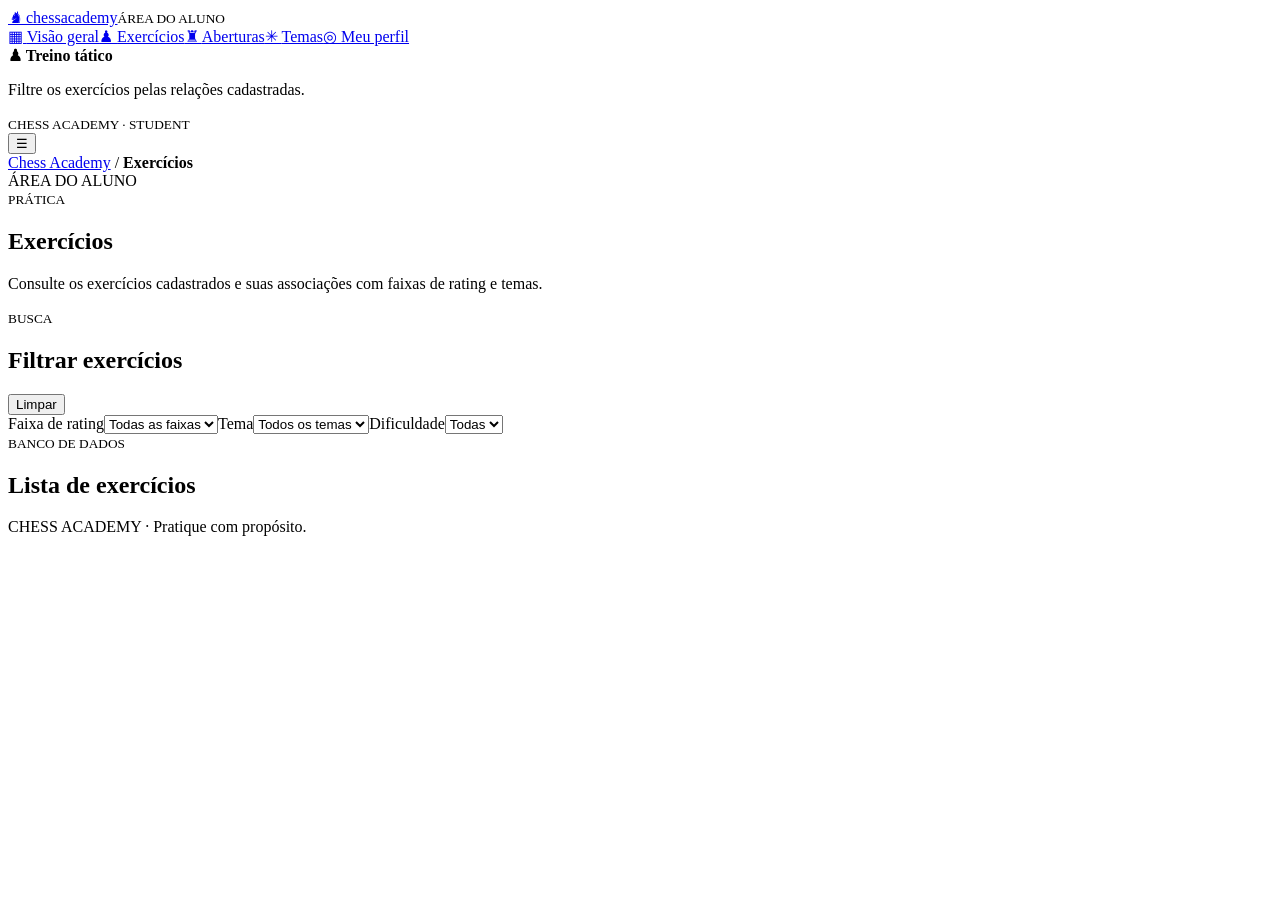
==== html/exercicios.html @ e05eb4d5 "html" ====
<!doctype html>
<html lang="pt-BR">

<head>
    <meta charset="utf-8">
    <meta name="viewport" content="width=device-width,initial-scale=1">
    <title>Exercícios | Chess Academy</title>
    <link rel="stylesheet" href="../css/style.css">
    <script src="../js/data.js" defer></script>
    <script src="../js/app.js" defer></script>
</head>

<body>
    <div class="shell">
        <aside class="sidebar" id="sidebar"><a class="brand" href="../index.html"><i>♞</i>
                chess<span>academy</span></a><small class="nav-label">ÁREA DO ALUNO</small>
            <nav><a href="../index.html">▦ <span>Visão geral</span></a><a class="active" href="exercicios.html">♟
                    <span>Exercícios</span></a><a href="aberturas.html">♜ <span>Aberturas</span></a><a
                    href="temas.html">✳ <span>Temas</span></a><a href="perfil.html">◎ <span>Meu perfil</span></a></nav>
            <div class="side-bottom">
                <div class="tip"><b>♟ Treino tático</b>
                    <p>Filtre os exercícios pelas relações cadastradas.</p>
                </div><small>CHESS ACADEMY · STUDENT</small>
            </div>
        </aside>
        <main>
            <header><button id="menuToggle">☰</button>
                <div><a href="../index.html">Chess Academy</a> <span>/</span> <b>Exercícios</b></div><label>ÁREA DO
                    ALUNO <i></i></label>
            </header>
            <div class="content">
                <section class="page-title"><small>PRÁTICA</small>
                    <h1>Exercícios</h1>
                    <p>Consulte os exercícios cadastrados e suas associações com faixas de rating e temas.</p>
                </section>
                <section class="panel filters">
                    <div class="section-head">
                        <div><small>BUSCA</small>
                            <h2>Filtrar exercícios</h2>
                        </div><button class="btn secondary" id="clearExercise">Limpar</button>
                    </div>
                    <div class="filter-grid"><label>Faixa de rating<select id="exerciseRange">
                                <option value="">Todas as faixas</option>
                            </select></label><label>Tema<select id="exerciseTheme">
                                <option value="">Todos os temas</option>
                            </select></label><label>Dificuldade<select id="exerciseDifficulty">
                                <option value="">Todas</option>
                            </select></label></div>
                </section>
                <div class="section-head">
                    <div><small>BANCO DE DADOS</small>
                        <h2>Lista de exercícios</h2>
                    </div><span id="exerciseCount" class="muted"></span>
                </div>
                <div id="exerciseList" class="cards"></div>
                <footer>CHESS ACADEMY <span>·</span> Pratique com propósito.</footer>
            </div>
        </main>
    </div>
</body>

</html>
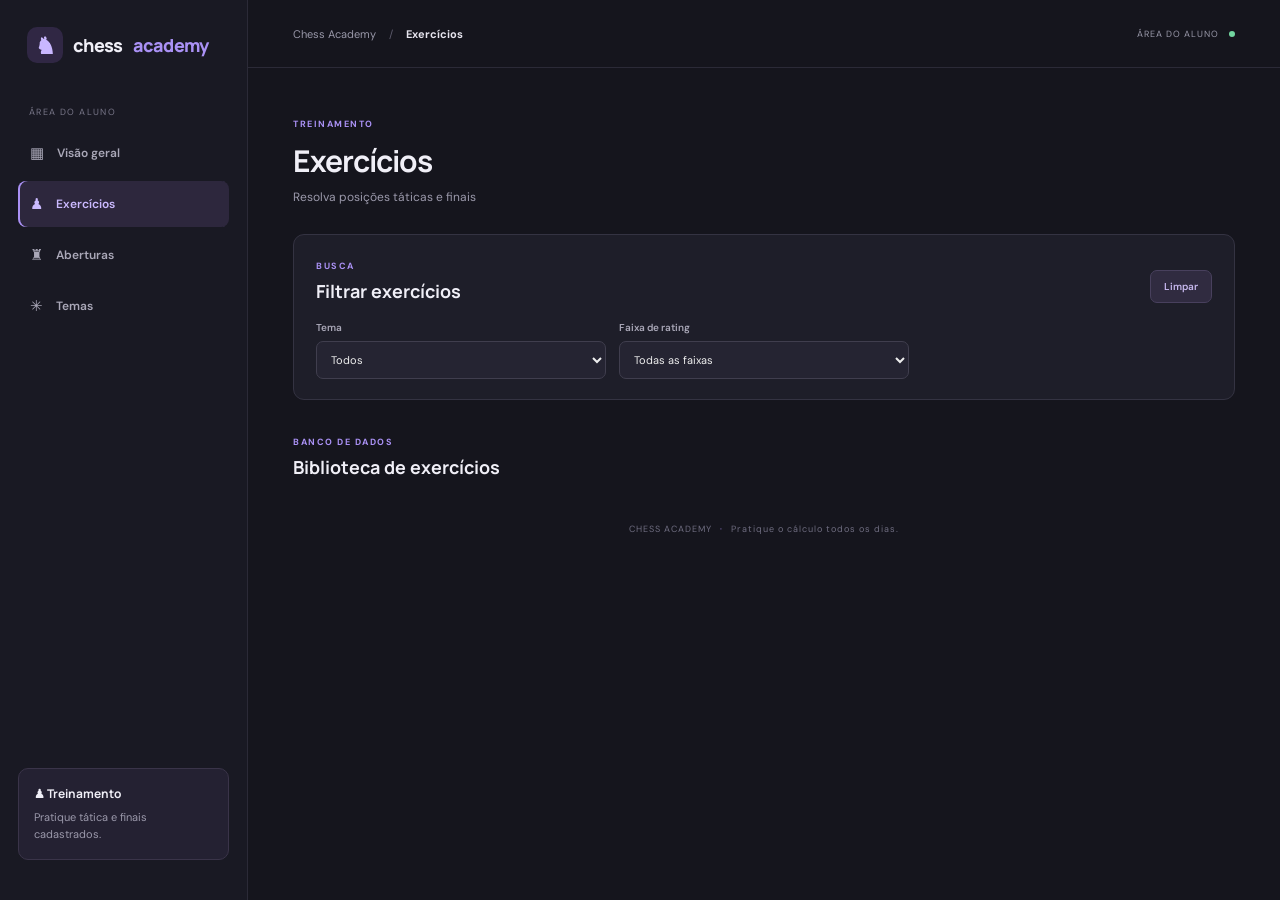
==== commit a0c9f2ab: "Update exercicios.html" ====
--- a/html/exercicios.html
+++ b/html/exercicios.html
@@ -2,61 +2,120 @@
 <html lang="pt-BR">
 
 <head>
-    <meta charset="utf-8">
-    <meta name="viewport" content="width=device-width,initial-scale=1">
+    <meta charset="utf-8" />
+    <meta name="viewport" content="width=device-width,initial-scale=1" />
     <title>Exercícios | Chess Academy</title>
-    <link rel="stylesheet" href="../css/style.css">
-    <script src="../js/data.js" defer></script>
+    <link rel="stylesheet" href="../css/style.css" />
+    <script src="https://cdn.jsdelivr.net/npm/@supabase/supabase-js@2"></script>
     <script src="../js/app.js" defer></script>
 </head>
 
 <body>
     <div class="shell">
-        <aside class="sidebar" id="sidebar"><a class="brand" href="../index.html"><i>♞</i>
-                chess<span>academy</span></a><small class="nav-label">ÁREA DO ALUNO</small>
-            <nav><a href="../index.html">▦ <span>Visão geral</span></a><a class="active" href="exercicios.html">♟
-                    <span>Exercícios</span></a><a href="aberturas.html">♜ <span>Aberturas</span></a><a
-                    href="temas.html">✳ <span>Temas</span></a><a href="perfil.html">◎ <span>Meu perfil</span></a></nav>
+        <aside class="sidebar" id="sidebar">
+            <a class="brand" href="../index.html"><i>♞</i> chess<span>academy</span></a>
+            <small class="nav-label">ÁREA DO ALUNO</small>
+            <nav>
+                <a href="../index.html">▦ <span>Visão geral</span></a>
+                <a class="active" href="exercicios.html">♟ <span>Exercícios</span></a>
+                <a href="aberturas.html">♜ <span>Aberturas</span></a>
+                <a href="temas.html">✳ <span>Temas</span></a>
+            </nav>
             <div class="side-bottom">
-                <div class="tip"><b>♟ Treino tático</b>
-                    <p>Filtre os exercícios pelas relações cadastradas.</p>
-                </div><small>CHESS ACADEMY · STUDENT</small>
+                <div class="tip">
+                    <b>♟ Treinamento</b>
+                    <p>Pratique tática e finais cadastrados.</p>
+                </div>
             </div>
         </aside>
         <main>
-            <header><button id="menuToggle">☰</button>
-                <div><a href="../index.html">Chess Academy</a> <span>/</span> <b>Exercícios</b></div><label>ÁREA DO
-                    ALUNO <i></i></label>
+            <header>
+                <button id="menuToggle">☰</button>
+                <div>
+                    <a href="../index.html">Chess Academy</a> <span>/</span>
+                    <b>Exercícios</b>
+                </div>
+                <label>ÁREA DO ALUNO <i></i></label>
             </header>
             <div class="content">
-                <section class="page-title"><small>PRÁTICA</small>
+                <section class="page-title">
+                    <small>TREINAMENTO</small>
                     <h1>Exercícios</h1>
-                    <p>Consulte os exercícios cadastrados e suas associações com faixas de rating e temas.</p>
+                    <p>Resolva posições táticas e finais</p>
                 </section>
                 <section class="panel filters">
                     <div class="section-head">
-                        <div><small>BUSCA</small>
+                        <div>
+                            <small>BUSCA</small>
                             <h2>Filtrar exercícios</h2>
-                        </div><button class="btn secondary" id="clearExercise">Limpar</button>
+                        </div>
+                        <button class="btn secondary" id="clearExercise">Limpar</button>
                     </div>
-                    <div class="filter-grid"><label>Faixa de rating<select id="exerciseRange">
+                    <div class="filter-grid">
+                        <label>Tema
+                            <select id="exerciseTheme">
+                                <option value="">Todos</option>
+                            </select>
+                        </label>
+                        <label>Faixa de rating
+                            <select id="exerciseRange">
                                 <option value="">Todas as faixas</option>
-                            </select></label><label>Tema<select id="exerciseTheme">
-                                <option value="">Todos os temas</option>
-                            </select></label><label>Dificuldade<select id="exerciseDifficulty">
-                                <option value="">Todas</option>
-                            </select></label></div>
+                            </select>
+                        </label>
+                    </div>
                 </section>
                 <div class="section-head">
-                    <div><small>BANCO DE DADOS</small>
-                        <h2>Lista de exercícios</h2>
-                    </div><span id="exerciseCount" class="muted"></span>
+                    <div>
+                        <small>BANCO DE DADOS</small>
+                        <h2>Biblioteca de exercícios</h2>
+                    </div>
+                    <span id="exerciseCount" class="muted"></span>
                 </div>
-                <div id="exerciseList" class="cards"></div>
-                <footer>CHESS ACADEMY <span>·</span> Pratique com propósito.</footer>
+                <div id="exerciseList" class="cards" data-img-dir="../img/exercicios"></div>
+
+                <template id="templateExercicio">
+                    <article class="data-card">
+                        <div>
+                            <div class="card-meta">
+                                <b data-tema></b>
+                                <button type="button" class="btn-view" data-visualizar>Visualizar</button>
+                            </div>
+                            <p data-enunciado></p>
+                        </div>
+                        <div>
+                            <div class="card-meta">
+                                <button type="button" class="btn-view" data-visualizar-solucao>solução</button>
+                            </div>
+                        </div>
+                    </article>
+                </template>
+
+                <template id="templateVazioExercicio">
+                    <div class="empty-state">
+                        <span>♟</span>
+                        <h3>Nenhum exercício encontrado</h3>
+                        <p>Tente alterar os filtros de tema ou faixa.</p>
+                    </div>
+                </template>
+
+                <dialog id="openingModal" class="opening-modal">
+                    <div class="modal-box">
+                        <div class="modal-head">
+                            <div>
+                                <small data-modal-categoria></small>
+                                <h3 data-modal-nome></h3>
+                            </div>
+                            <button type="button" class="btn secondary" data-modal-fechar>Fechar</button>
+                        </div>
+                        <img class="modal-img" data-modal-img src="" alt="" />
+                        <div class="moves" data-modal-movimentos></div>
+                    </div>
+                </dialog>
+
+                <footer>CHESS ACADEMY <span>·</span> Pratique o cálculo todos os dias.</footer>
             </div>
         </main>
     </div>
 </body>
 
-</html>+</html>
--- a/css/style.css
+++ b/css/style.css
@@ -0,0 +1,598 @@
+@import url("https://fonts.googleapis.com/css2?family=DM+Sans:wght@400;500;600;700&family=Manrope:wght@400;500;600;700;800&display=swap");
+:root {
+  --bg: #15151d;
+  --side: #191923;
+  --panel: #1e1e29;
+  --panel2: #252432;
+  --line: #343342;
+  --text: #f0eff7;
+  --muted: #9b99ab;
+  --purple: #aa91f5;
+  --accent: #8060dc;
+}
+* {
+  box-sizing: border-box;
+}
+body {
+  margin: 0;
+  background: var(--bg);
+  color: var(--text);
+  font:
+    14px "DM Sans",
+    sans-serif;
+}
+a {
+  color: inherit;
+  text-decoration: none;
+}
+.shell {
+  min-height: 100vh;
+}
+.sidebar {
+  position: fixed;
+  inset: 0 auto 0 0;
+  width: 248px;
+  background: var(--side);
+  border-right: 1px solid #2b2a37;
+  padding: 27px 18px 20px;
+  display: flex;
+  flex-direction: column;
+  z-index: 4;
+}
+.brand {
+  display: flex;
+  align-items: center;
+  gap: 10px;
+  padding: 0 9px 43px;
+  font: 800 18px Manrope;
+  letter-spacing: -0.7px;
+}
+.brand i {
+  font-style: normal;
+  display: grid;
+  place-items: center;
+  width: 36px;
+  height: 36px;
+  border-radius: 10px;
+  background: #302744;
+  color: #c9b7ff;
+  font-size: 23px;
+}
+.brand span {
+  color: var(--purple);
+}
+.nav-label,
+.side-bottom > small {
+  font-size: 9px;
+  letter-spacing: 1.4px;
+  color: #777587;
+}
+.nav-label {
+  padding: 0 11px 12px;
+}
+.sidebar nav {
+  display: grid;
+  gap: 5px;
+}
+.sidebar nav a {
+  padding: 13px 12px;
+  border-radius: 8px;
+  color: #aaa8b8;
+  display: flex;
+  gap: 13px;
+  align-items: center;
+  font-size: 15px;
+}
+.sidebar nav a span {
+  font-size: 12px;
+  font-weight: 600;
+}
+.sidebar nav a.active,
+.sidebar nav a:hover {
+  background: #2d273d;
+  color: #cbbaff;
+  box-shadow: inset 2px 0 var(--purple);
+}
+.side-bottom {
+  margin-top: auto;
+}
+.tip {
+  padding: 15px;
+  background: #242132;
+  border: 1px solid #3a3449;
+  border-radius: 10px;
+  margin-bottom: 20px;
+}
+.tip b {
+  font: 700 12px Manrope;
+}
+.tip p {
+  font-size: 11px;
+  color: var(--muted);
+  line-height: 1.6;
+  margin: 7px 0 0;
+}
+.side-bottom > small {
+  padding-left: 7px;
+}
+main {
+  margin-left: 248px;
+  min-height: 100vh;
+}
+header {
+  height: 68px;
+  border-bottom: 1px solid #2b2a37;
+  display: flex;
+  align-items: center;
+  justify-content: space-between;
+  padding: 0 45px;
+  color: #9998a9;
+  font-size: 11px;
+}
+header span {
+  padding: 0 10px;
+  color: #5d5b6d;
+}
+header b {
+  color: #e7e5ef;
+}
+header label {
+  font-size: 9px;
+  letter-spacing: 1px;
+}
+header label i {
+  display: inline-block;
+  width: 6px;
+  height: 6px;
+  background: #72d6a0;
+  border-radius: 50%;
+  margin-left: 7px;
+}
+header button {
+  display: none;
+}
+.content {
+  max-width: 1180px;
+  margin: auto;
+  padding: 42px 45px 25px;
+}
+.hero {
+  min-height: 210px;
+  background: linear-gradient(110deg, #27223a, #1e1e2b 65%, #29213a);
+  border: 1px solid #403653;
+  border-radius: 14px;
+  padding: 32px 36px;
+  display: flex;
+  justify-content: space-between;
+  align-items: center;
+  overflow: hidden;
+}
+.hero small,
+.page-title small,
+.section-head small,
+.note small {
+  font-size: 9px;
+  letter-spacing: 1.5px;
+  font-weight: 700;
+  color: var(--purple);
+}
+h1,
+h2,
+h3 {
+  font-family: Manrope, sans-serif;
+}
+.hero h1 {
+  font-size: 31px;
+  line-height: 1.2;
+  letter-spacing: -1px;
+  margin: 12px 0;
+}
+.hero h1 em {
+  font-style: normal;
+  color: var(--purple);
+}
+.hero p,
+.page-title p {
+  color: var(--muted);
+  font-size: 12px;
+  line-height: 1.7;
+  margin: 0;
+}
+.hero-knight {
+  font-size: 115px;
+  color: #b39df0;
+  opacity: 0.24;
+  padding-right: 35px;
+}
+.section-head {
+  display: flex;
+  justify-content: space-between;
+  align-items: end;
+  margin: 31px 0 14px;
+}
+.section-head h2 {
+  font-size: 18px;
+  margin: 6px 0 0;
+}
+.section-head > a {
+  font-size: 11px;
+  color: #bba8fa;
+  font-weight: 700;
+}
+.panel,
+.tile,
+.data-card {
+  background: var(--panel);
+  border: 1px solid var(--line);
+  border-radius: 11px;
+}
+.panel {
+  padding: 21px 23px;
+  margin-bottom: 23px;
+}
+.student {
+  display: flex;
+  align-items: center;
+  gap: 14px;
+}
+.avatar {
+  width: 43px;
+  height: 43px;
+  border-radius: 11px;
+  background: #302744;
+  color: #c8b5ff;
+  display: grid;
+  place-items: center;
+  font-size: 23px;
+}
+.student h3 {
+  font-size: 14px;
+  margin: 0 0 5px;
+}
+.student p {
+  font-size: 11px;
+  color: var(--muted);
+  margin: 0;
+  line-height: 1.6;
+}
+.student code,
+code {
+  color: #c5b3ff;
+}
+.tiles {
+  display: grid;
+  grid-template-columns: repeat(3, 1fr);
+  gap: 14px;
+}
+.tile {
+  padding: 19px;
+  transition: 0.2s;
+}
+.tile:hover {
+  border-color: #705a9e;
+  transform: translateY(-2px);
+}
+.tile-icon {
+  width: 37px;
+  height: 37px;
+  border-radius: 9px;
+  display: grid;
+  place-items: center;
+  font-size: 19px;
+  font-style: normal;
+}
+.purple {
+  background: #302744;
+  color: #c8b5ff;
+}
+.blue {
+  background: #223247;
+  color: #8dbdf4;
+}
+.green {
+  background: #20372f;
+  color: #83d8a8;
+}
+.tile h3 {
+  font-size: 14px;
+  margin: 17px 0 7px;
+}
+.tile p {
+  font-size: 11px;
+  line-height: 1.7;
+  color: var(--muted);
+  min-height: 57px;
+}
+.tile strong {
+  font-size: 10px;
+  color: #bba8fa;
+}
+.note {
+  margin-top: 24px;
+}
+.note p {
+  font-size: 11px;
+  color: var(--muted);
+  line-height: 1.8;
+  margin: 9px 0 0;
+}
+.note code {
+  color: #c5b3ff;
+}
+footer {
+  text-align: center;
+  padding: 24px 0 5px;
+  color: #6f6d80;
+  font-size: 9px;
+  letter-spacing: 1px;
+}
+footer span {
+  color: var(--purple);
+  padding: 0 5px;
+}
+.page-title {
+  margin: 3px 0 27px;
+}
+.page-title h1 {
+  font-size: 30px;
+  letter-spacing: -1px;
+  margin: 9px 0 6px;
+}
+.filters {
+  padding: 20px 22px;
+}
+.filters .section-head {
+  margin: 0 0 18px;
+}
+.btn {
+  border: 0;
+  border-radius: 7px;
+  padding: 9px 13px;
+  font: 600 10px "DM Sans";
+  cursor: pointer;
+}
+.secondary {
+  background: #302b40;
+  color: #c7b8ee;
+  border: 1px solid #48405d;
+}
+.filter-grid {
+  display: grid;
+  grid-template-columns: repeat(3, 1fr);
+  gap: 13px;
+}
+.filter-grid label {
+  display: grid;
+  gap: 7px;
+  color: #aaa8b8;
+  font-size: 10px;
+  font-weight: 600;
+}
+.filter-grid select {
+  background: #252432;
+  color: #eee;
+  border: 1px solid #403e4e;
+  border-radius: 7px;
+  padding: 10px;
+  font: 11px "DM Sans";
+  outline: none;
+}
+.filter-grid select:focus {
+  border-color: var(--purple);
+}
+.muted {
+  font-size: 10px;
+  color: var(--muted);
+}
+.cards {
+  display: grid;
+  grid-template-columns: repeat(2, minmax(0, 1fr));
+  gap: 13px;
+}
+.data-card {
+  padding: 18px;
+}
+.card-meta {
+  display: flex;
+  justify-content: space-between;
+  color: #bba8fa;
+  font-size: 9px;
+  letter-spacing: 0.8px;
+  font-weight: 700;
+  margin-bottom: 15px;
+}
+.card-meta span {
+  color: #aaa8b8;
+}
+.data-card h3 {
+  font-size: 14px;
+  margin: 0 0 12px;
+}
+.data-card p {
+  font-size: 11px;
+  color: var(--muted);
+  line-height: 1.7;
+}
+.data-card details {
+  border-top: 1px solid var(--line);
+  padding-top: 12px;
+  margin-top: 13px;
+}
+.data-card summary {
+  font-size: 10px;
+  color: #bba8fa;
+  cursor: pointer;
+  font-weight: 700;
+}
+.data-card details p {
+  color: #e0ddec;
+  margin: 10px 0 0;
+}
+.tags {
+  display: flex;
+  gap: 6px;
+  flex-wrap: wrap;
+}
+.tags span {
+  font-size: 9px;
+  padding: 5px 8px;
+  background: #302744;
+  color: #c8b5ff;
+  border-radius: 5px;
+}
+.sub-label {
+  display: block;
+  color: #858397;
+  font-size: 9px;
+  letter-spacing: 1px;
+  margin: 14px 0 7px;
+}
+.moves {
+  font: 12px monospace;
+  background: #15151d;
+  border: 1px solid #363444;
+  border-radius: 7px;
+  padding: 12px;
+  color: #c7b5ff;
+  overflow-wrap: anywhere;
+}
+.empty-state {
+  grid-column: 1/-1;
+  border: 1px dashed #484558;
+  border-radius: 11px;
+  padding: 43px 20px;
+  text-align: center;
+  background: #1b1b25;
+}
+.empty-state > span {
+  font-size: 27px;
+  color: var(--purple);
+}
+.empty-state h3 {
+  font-size: 14px;
+  margin: 12px 0 6px;
+}
+.empty-state p {
+  font-size: 11px;
+  color: var(--muted);
+  margin: 0;
+  line-height: 1.7;
+}
+.profile-grid {
+  display: flex;
+  gap: 50px;
+  flex-wrap: wrap;
+}
+.profile-grid div {
+  display: grid;
+  gap: 8px;
+}
+.profile-grid small {
+  font-size: 9px;
+  letter-spacing: 1px;
+  color: var(--muted);
+}
+.profile-grid b,
+.range-name {
+  font: 700 15px Manrope;
+}
+.range-name {
+  color: var(--purple);
+}
+#profileRange p {
+  font-size: 11px;
+  color: var(--muted);
+}
+@media (max-width: 950px) {
+  .content {
+    padding: 30px 25px;
+  }
+  .tiles {
+    grid-template-columns: 1fr 1fr;
+  }
+  .tile:last-child {
+    grid-column: 1/-1;
+  }
+}
+@media (max-width: 700px) {
+  .sidebar {
+    transform: translateX(-100%);
+    transition: 0.2s;
+  }
+  .sidebar.open {
+    transform: translateX(0);
+  }
+  main {
+    margin-left: 0;
+  }
+  header {
+    height: 59px;
+    padding: 0 16px;
+    gap: 12px;
+  }
+  header button {
+    display: block;
+    background: none;
+    border: 0;
+    color: white;
+    font-size: 19px;
+  }
+  .content {
+    padding: 25px 16px;
+  }
+  .hero {
+    padding: 25px 22px;
+    min-height: 190px;
+  }
+  .hero h1 {
+    font-size: 25px;
+  }
+  .hero-knight {
+    font-size: 75px;
+    padding: 0;
+  }
+  .tiles,
+  .cards,
+  .filter-grid {
+    grid-template-columns: 1fr;
+  }
+  .tile:last-child {
+    grid-column: auto;
+  }
+  .section-head {
+    gap: 10px;
+  }
+  .profile-grid {
+    gap: 22px;
+  }
+  .panel {
+    padding: 17px;
+  }
+}
+
+.cards {
+  display: grid;
+  grid-template-columns: repeat(auto-fill, minmax(280px, 1fr));
+  gap: 20px;
+  margin-top: 20px;
+}
+.card {
+  background-color: #1a1a22;
+  border: 1px solid #2a2a38;
+  border-radius: 10px;
+  padding: 20px;
+  box-shadow: 0 4px 6px rgba(0, 0, 0, 0.1);
+}
+
+.card h3 {
+  margin-bottom: 8px;
+  color: #ffffff;
+  font-size: 1.1rem;
+}
+
+.card p {
+  color: #94a3b8;
+  font-size: 0.95rem;
+  line-height: 1.4;
+  margin: 0;
+}
